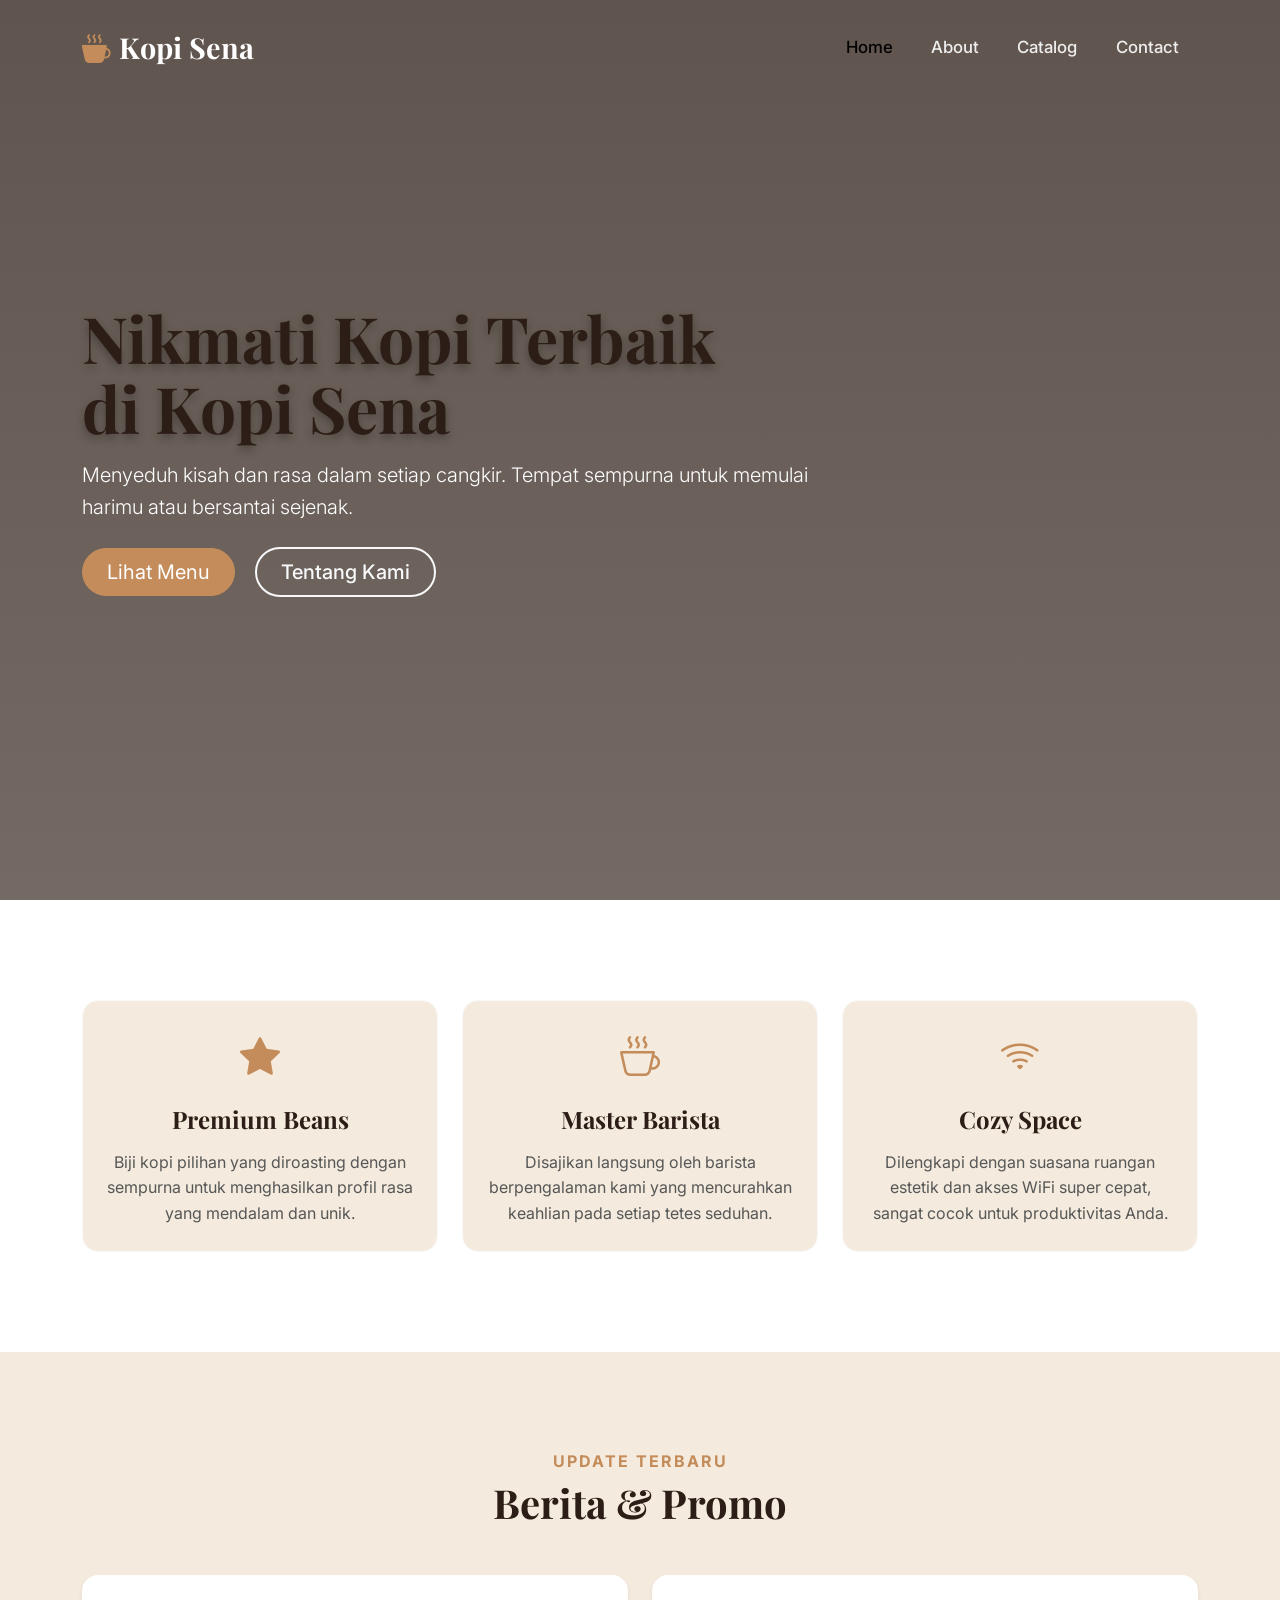
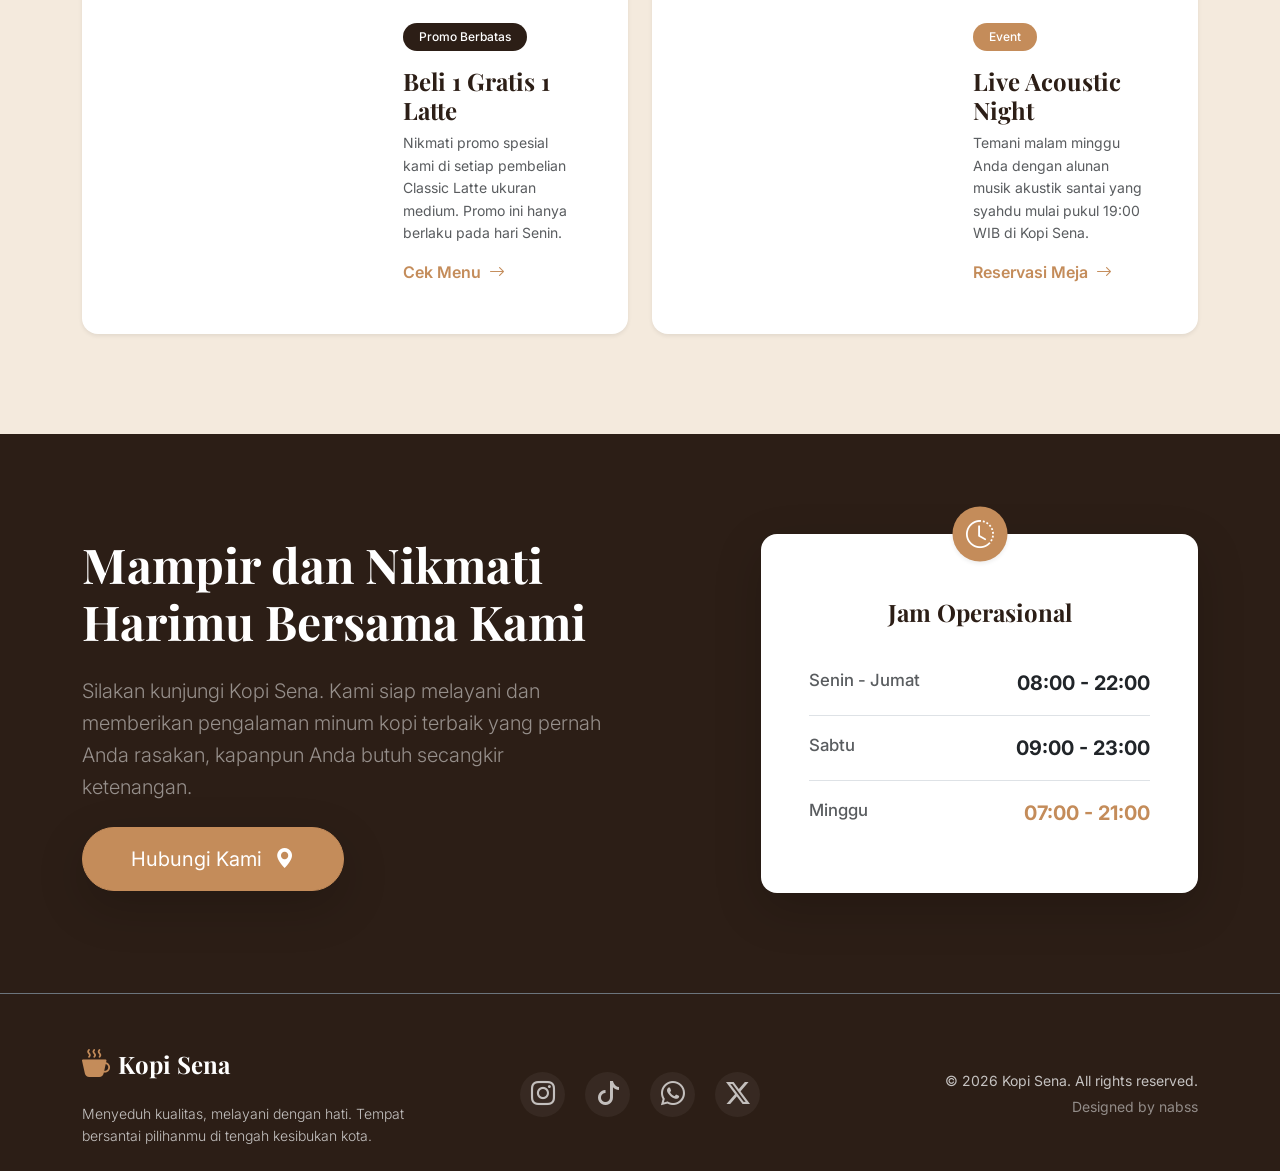
==== index.html @ 04264c90 "first commit" ====
<!DOCTYPE html>
<html lang="id">
<head>
    <meta charset="UTF-8">
    <meta name="viewport" content="width=device-width, initial-scale=1.0">
    <title>Home - Kopi Sena</title>
    <!-- Google Fonts -->
    <link rel="preconnect" href="https://fonts.googleapis.com">
    <link rel="preconnect" href="https://fonts.gstatic.com" crossorigin>
    <link href="https://fonts.googleapis.com/css2?family=Inter:wght@300;400;500;600&family=Playfair+Display:ital,wght@0,500;0,600;0,700;1,500;1,600&display=swap" rel="stylesheet">
    <!-- Bootstrap CSS -->
    <link href="https://cdn.jsdelivr.net/npm/bootstrap@5.3.2/dist/css/bootstrap.min.css" rel="stylesheet">
    <!-- Bootstrap Icons -->
    <link rel="stylesheet" href="https://cdn.jsdelivr.net/npm/bootstrap-icons@1.11.1/font/bootstrap-icons.css">
    <!-- AOS Animation -->
    <link href="https://unpkg.com/aos@2.3.1/dist/aos.css" rel="stylesheet">
    <!-- Custom CSS -->
    <link rel="stylesheet" href="global.css">
    <link rel="stylesheet" href="home.css">
    <link rel="stylesheet" href="footer.css">
</head>
<body>

    <!-- Navbar -->
    <nav class="navbar navbar-expand-lg fixed-top" id="mainNav">
        <div class="container">
            <a class="navbar-brand d-flex align-items-center" href="index.html">
                <i class="bi bi-cup-hot-fill me-2 brand-icon"></i>
                Kopi Sena
            </a>
            <button class="navbar-toggler" type="button" data-bs-toggle="collapse" data-bs-target="#navbarNav">
                <span class="navbar-toggler-icon"></span>
            </button>
            <div class="collapse navbar-collapse" id="navbarNav">
                <ul class="navbar-nav ms-auto">
                    <li class="nav-item"><a class="nav-link active" href="index.html">Home</a></li>
                    <li class="nav-item"><a class="nav-link" href="about.html">About</a></li>
                    <li class="nav-item"><a class="nav-link" href="catalog.html">Catalog</a></li>
                    <li class="nav-item"><a class="nav-link" href="contact.html">Contact</a></li>
                </ul>
            </div>
        </div>
    </nav>

    <!-- Home Section -->
    <section id="home" class="hero-section d-flex align-items-center">
        <div class="container text-center text-md-start" data-aos="fade-up" data-aos-duration="1000">
            <div class="row">
                <div class="col-lg-8 col-md-10 mx-auto mx-md-0 text-white">
                    <h1 class="display-3 fw-bold mb-3 hero-title">Nikmati Kopi Terbaik <br>di Kopi Sena</h1>
                    <p class="lead mb-4 fw-light">Menyeduh kisah dan rasa dalam setiap cangkir. Tempat sempurna untuk memulai harimu atau bersantai sejenak.</p>
                    <a href="catalog.html" class="btn btn-primary btn-lg rounded-pill px-4 py-2 me-3">Lihat Menu</a>
                    <a href="about.html" class="btn btn-outline-light btn-lg rounded-pill px-4 py-2">Tentang Kami</a>
                </div>
            </div>
        </div>
    </section>

    <!-- Features Highlight -->
    <section class="section-padding bg-white">
        <div class="container">
            <div class="row g-4 text-center">
                <div class="col-md-4" data-aos="fade-up" data-aos-delay="100">
                    <div class="p-4 rounded-4 bg-light-brown h-100 border border-light">
                        <i class="bi bi-star-fill text-accent fs-1 mb-3 d-inline-block"></i>
                        <h4 class="font-playfair fw-bold mb-3">Premium Beans</h4>
                        <p class="text-muted mb-0">Biji kopi pilihan yang diroasting dengan sempurna untuk menghasilkan profil rasa yang mendalam dan unik.</p>
                    </div>
                </div>
                <div class="col-md-4" data-aos="fade-up" data-aos-delay="200">
                    <div class="p-4 rounded-4 bg-light-brown h-100 border border-light">
                        <i class="bi bi-cup-hot text-accent fs-1 mb-3 d-inline-block"></i>
                        <h4 class="font-playfair fw-bold mb-3">Master Barista</h4>
                        <p class="text-muted mb-0">Disajikan langsung oleh barista berpengalaman kami yang mencurahkan keahlian pada setiap tetes seduhan.</p>
                    </div>
                </div>
                <div class="col-md-4" data-aos="fade-up" data-aos-delay="300">
                    <div class="p-4 rounded-4 bg-light-brown h-100 border border-light">
                        <i class="bi bi-wifi text-accent fs-1 mb-3 d-inline-block"></i>
                        <h4 class="font-playfair fw-bold mb-3">Cozy Space</h4>
                        <p class="text-muted mb-0">Dilengkapi dengan suasana ruangan estetik dan akses WiFi super cepat, sangat cocok untuk produktivitas Anda.</p>
                    </div>
                </div>
            </div>
        </div>
    </section>

    <!-- Latest News / Promos -->
    <section class="section-padding bg-light-brown">
        <div class="container">
            <div class="text-center mb-5" data-aos="fade-up">
                <h6 class="text-uppercase text-accent fw-bold mb-2 tracking-wide">Update Terbaru</h6>
                <h2 class="section-title">Berita & Promo</h2>
            </div>
            <div class="row g-4">
                <div class="col-md-6" data-aos="fade-right">
                    <div class="card border-0 shadow-sm rounded-4 overflow-hidden h-100 d-flex flex-md-row flex-column promo-card">
                        <div class="promo-img w-md-50" style="background: url('https://images.unsplash.com/photo-1559525839-b184a4d698c7?ixlib=rb-4.0.3&auto=format&fit=crop&w=600&q=80') center/cover;"></div>
                        <div class="card-body p-4 p-lg-5 w-md-50 d-flex flex-column justify-content-center">
                            <span class="badge bg-dark-coffee mb-3 align-self-start py-2 px-3 rounded-pill fw-medium">Promo Berbatas</span>
                            <h4 class="font-playfair fw-bold mb-2">Beli 1 Gratis 1 Latte</h4>
                            <p class="text-muted small mb-3">Nikmati promo spesial kami di setiap pembelian Classic Latte ukuran medium. Promo ini hanya berlaku pada hari Senin.</p>
                            <a href="catalog.html" class="text-accent text-decoration-none fw-semibold d-flex align-items-center mt-auto mt-3 hover-arrow">Cek Menu <i class="bi bi-arrow-right ms-2"></i></a>
                        </div>
                    </div>
                </div>
                <div class="col-md-6" data-aos="fade-left">
                    <div class="card border-0 shadow-sm rounded-4 overflow-hidden h-100 d-flex flex-md-row flex-column promo-card">
                        <div class="promo-img w-md-50" style="background: url('https://images.unsplash.com/photo-1501339847302-ac426a4a7cbb?ixlib=rb-4.0.3&auto=format&fit=crop&w=600&q=80') center/cover;"></div>
                        <div class="card-body p-4 p-lg-5 w-md-50 d-flex flex-column justify-content-center">
                            <span class="badge mb-3 align-self-start py-2 px-3 rounded-pill text-white fw-medium" style="background-color: var(--coffee-accent);">Event</span>
                            <h4 class="font-playfair fw-bold mb-2">Live Acoustic Night</h4>
                            <p class="text-muted small mb-3">Temani malam minggu Anda dengan alunan musik akustik santai yang syahdu mulai pukul 19:00 WIB di Kopi Sena.</p>
                            <a href="contact.html" class="text-accent text-decoration-none fw-semibold d-flex align-items-center mt-auto mt-3 hover-arrow">Reservasi Meja <i class="bi bi-arrow-right ms-2"></i></a>
                        </div>
                    </div>
                </div>
            </div>
        </div>
    </section>

    <!-- Operational Hours & CTA -->
    <section class="section-padding bg-dark-coffee text-white position-relative overflow-hidden">
        <div class="container position-relative z-1">
            <div class="row align-items-center g-5">
                <div class="col-lg-6" data-aos="fade-right">
                    <h2 class="font-playfair fw-bold display-5 mb-4 text-white">Mampir dan Nikmati Harimu Bersama Kami</h2>
                    <p class="lead fw-light mb-4 text-white-50">Silakan kunjungi Kopi Sena. Kami siap melayani dan memberikan pengalaman minum kopi terbaik yang pernah Anda rasakan, kapanpun Anda butuh secangkir ketenangan.</p>
                    <a href="contact.html" class="btn btn-primary btn-lg rounded-pill px-5 py-3 shadow-lg">Hubungi Kami <i class="bi bi-geo-alt-fill ms-2"></i></a>
                </div>
                <div class="col-lg-5 offset-lg-1" data-aos="fade-left">
                    <div class="bg-white text-dark p-4 p-md-5 rounded-4 shadow-lg position-relative">
                        <div class="position-absolute top-0 start-50 translate-middle">
                            <div class="rounded-circle shadow-sm d-flex align-items-center justify-content-center" style="width: 55px; height: 55px; background-color: var(--coffee-accent);">
                                <i class="bi bi-clock-history text-white fs-3"></i>
                            </div>
                        </div>
                        <h4 class="font-playfair text-center fw-bold mb-4 mt-3">Jam Operasional</h4>
                        <ul class="list-unstyled mb-0 hours-list">
                            <li class="d-flex justify-content-between border-bottom py-3">
                                <span class="fw-medium text-muted">Senin - Jumat</span>
                                <span class="fw-bold fs-5">08:00 - 22:00</span>
                            </li>
                            <li class="d-flex justify-content-between border-bottom py-3">
                                <span class="fw-medium text-muted">Sabtu</span>
                                <span class="fw-bold fs-5">09:00 - 23:00</span>
                            </li>
                            <li class="d-flex justify-content-between py-3">
                                <span class="fw-medium text-muted">Minggu</span>
                                <span class="fw-bold fs-5 text-accent">07:00 - 21:00</span>
                            </li>
                        </ul>
                    </div>
                </div>
            </div>
        </div>
    </section>

    <!-- Footer -->
    <footer class="bg-dark-coffee text-white pt-5 pb-4 border-top border-secondary mt-auto">
        <div class="container">
            <div class="row align-items-center">
                <div class="col-md-4 text-center text-md-start mb-4 mb-md-0">
                    <a href="index.html" class="text-white text-decoration-none d-flex align-items-center justify-content-center justify-content-md-start">
                        <i class="bi bi-cup-hot-fill fs-3 text-accent me-2"></i>
                        <span class="fs-4 fw-bold font-playfair">Kopi Sena</span>
                    </a>
                    <p class="text-light fw-light mt-3 mb-0 small opacity-75">Menyeduh kualitas, melayani dengan hati. Tempat bersantai pilihanmu di tengah kesibukan kota.</p>
                </div>
                <div class="col-md-4 text-center mb-4 mb-md-0">
                    <ul class="list-inline mb-0">
                        <li class="list-inline-item mx-2"><a href="#" class="social-icon"><i class="bi bi-instagram fs-4"></i></a></li>
                        <li class="list-inline-item mx-2"><a href="#" class="social-icon"><i class="bi bi-tiktok fs-4"></i></a></li>
                        <li class="list-inline-item mx-2"><a href="#" class="social-icon"><i class="bi bi-whatsapp fs-4"></i></a></li>
                        <li class="list-inline-item mx-2"><a href="#" class="social-icon"><i class="bi bi-twitter-x fs-4"></i></a></li>
                    </ul>
                </div>
                <div class="col-md-4 text-center text-md-end">
                    <p class="mb-0 text-light small opacity-75">&copy; 2026 Kopi Sena. All rights reserved.</p>
                    <p class="mb-0 text-light small opacity-50 mt-1">Designed by nabss</p>
                </div>
            </div>
        </div>
    </footer>

    <!-- Bootstrap JS -->
    <script src="https://cdn.jsdelivr.net/npm/bootstrap@5.3.2/dist/js/bootstrap.bundle.min.js"></script>
    <!-- AOS Animation JS -->
    <script src="https://unpkg.com/aos@2.3.1/dist/aos.js"></script>
    <!-- Custom JS -->
    <script>
        AOS.init({ once: true, offset: 50, duration: 800, easing: 'ease-in-out-cubic' });
        window.addEventListener('scroll', function() {
            const navbar = document.getElementById('mainNav');
            if (window.scrollY > 50) { navbar.classList.add('scrolled'); } 
            else { navbar.classList.remove('scrolled'); }
        });
    </script>
</body>
</html>
---- global.css ----
/* Color Palette & Global Variables */
:root {
    --coffee-dark: #2c1e16;
    --coffee-primary: #5c3c27;
    --coffee-accent: #c48c5a;
    --coffee-cream: #f4eadd;
    --coffee-light: #faf8f5;
    --white: #ffffff;
}

/* Typography & Base Styles */
body {
    font-family: 'Inter', sans-serif;
    background-color: var(--coffee-light);
    color: var(--coffee-dark);
    line-height: 1.6;
}

h1, h2, h3, h4, .font-playfair, .navbar-brand {
    font-family: 'Playfair Display', serif;
}

h1, h2, h3, h4 { color: var(--coffee-dark); }

.text-accent { color: var(--coffee-accent) !important; }
.bg-dark-coffee { background-color: var(--coffee-dark) !important; }
.bg-light-brown { background-color: var(--coffee-cream) !important; }
.tracking-wide { letter-spacing: 2px; }
.section-padding { padding-top: 100px; padding-bottom: 100px; }
.section-title { font-weight: 700; position: relative; font-size: 2.5rem; }

/* Navbar Tuning */
.navbar {
    padding: 1.2rem 0;
    transition: all 0.4s ease;
    background-color: transparent;
}
.navbar.scrolled {
    background-color: var(--white);
    box-shadow: 0 4px 20px rgba(0, 0, 0, 0.05);
    padding: 0.8rem 0;
}
.navbar-brand { font-size: 1.8rem; font-weight: 700; color: var(--white); transition: color 0.4s ease; }
.navbar.scrolled .navbar-brand { color: var(--coffee-primary); }
.brand-icon { color: var(--coffee-accent); }
.navbar .nav-link {
    color: rgba(255, 255, 255, 0.9); font-weight: 500; font-size: 1.05rem; padding: 0.5rem 1.2rem !important; position: relative; transition: color 0.3s ease;
}
.navbar.scrolled .nav-link { color: var(--coffee-dark); }
.navbar .nav-link:hover { color: var(--coffee-accent); }
.navbar .nav-link::after { content: ''; position: absolute; width: 0; height: 2px; background-color: var(--coffee-accent); bottom: 5px; left: 50%; transform: translateX(-50%); transition: width 0.3s ease; }
.navbar .nav-link:hover::after { width: 60%; }
.navbar-toggler { border-color: rgba(255,255,255,0.5); background-color: rgba(255,255,255,0.1); }
.navbar.scrolled .navbar-toggler { border-color: rgba(0,0,0,0.1); background-color: transparent; }

@media (max-width: 991.98px) {
    .navbar { background-color: var(--white); padding: 0.8rem 0; box-shadow: 0 4px 20px rgba(0, 0, 0, 0.05); }
    .navbar-brand, .navbar .nav-link { color: var(--coffee-dark) !important; }
    .navbar-toggler { border-color: rgba(0,0,0,0.1); }
}

/* Base Buttons */
.btn-primary {
    background-color: var(--coffee-accent); border-color: var(--coffee-accent); color: white; transition: all 0.3s cubic-bezier(0.25, 0.8, 0.25, 1);
}
.btn-primary:hover {
    background-color: var(--coffee-primary); border-color: var(--coffee-primary); transform: translateY(-3px); box-shadow: 0 10px 20px rgba(92, 60, 39, 0.3);
}
.btn-outline-light { border-width: 2px; font-weight: 500; transition: all 0.3s cubic-bezier(0.25, 0.8, 0.25, 1); }
.btn-outline-light:hover { color: var(--coffee-dark); background-color: white; transform: translateY(-3px); box-shadow: 0 10px 20px rgba(0, 0, 0, 0.1); }
---- home.css ----
/* Hero Section */
.hero-section {
    min-height: 100vh;
    background: linear-gradient(rgba(44, 30, 22, 0.75), rgba(44, 30, 22, 0.65)), url('https://images.unsplash.com/photo-1554118811-1e0d58224f24?ixlib=rb-4.0.3&auto=format&fit=crop&w=1920&q=80') center/cover no-repeat fixed;
    position: relative;
}

.hero-title {
    line-height: 1.1;
    text-shadow: 0 4px 10px rgba(0,0,0,0.3);
}

/* Promo Cards and Additional Home Styles */
.promo-card {
    transition: transform 0.4s ease, box-shadow 0.4s ease;
}
.promo-card:hover {
    transform: translateY(-8px);
    box-shadow: 0 15px 30px rgba(0,0,0,0.1) !important;
}
.hover-arrow i {
    transition: transform 0.3s ease;
}
.hover-arrow:hover i {
    transform: translateX(5px);
}
.hours-list li {
    font-size: 1.05rem;
}
.w-md-50 {
    width: 50%;
}
@media (max-width: 767.98px) {
    .promo-card {
        flex-direction: column !important;
    }
    .promo-img {
        width: 100% !important;
        height: 220px;
    }
    .w-md-50 {
        width: 100% !important;
    }
}
---- footer.css ----
/* Footer */
.social-icon {
    color: rgba(255,255,255,0.7);
    transition: all 0.3s ease;
    display: inline-flex;
    align-items: center;
    justify-content: center;
    width: 45px;
    height: 45px;
    background-color: rgba(255,255,255,0.05);
    border-radius: 50%;
}

.social-icon:hover {
    color: var(--white);
    background-color: var(--coffee-accent);
    transform: translateY(-5px);
}
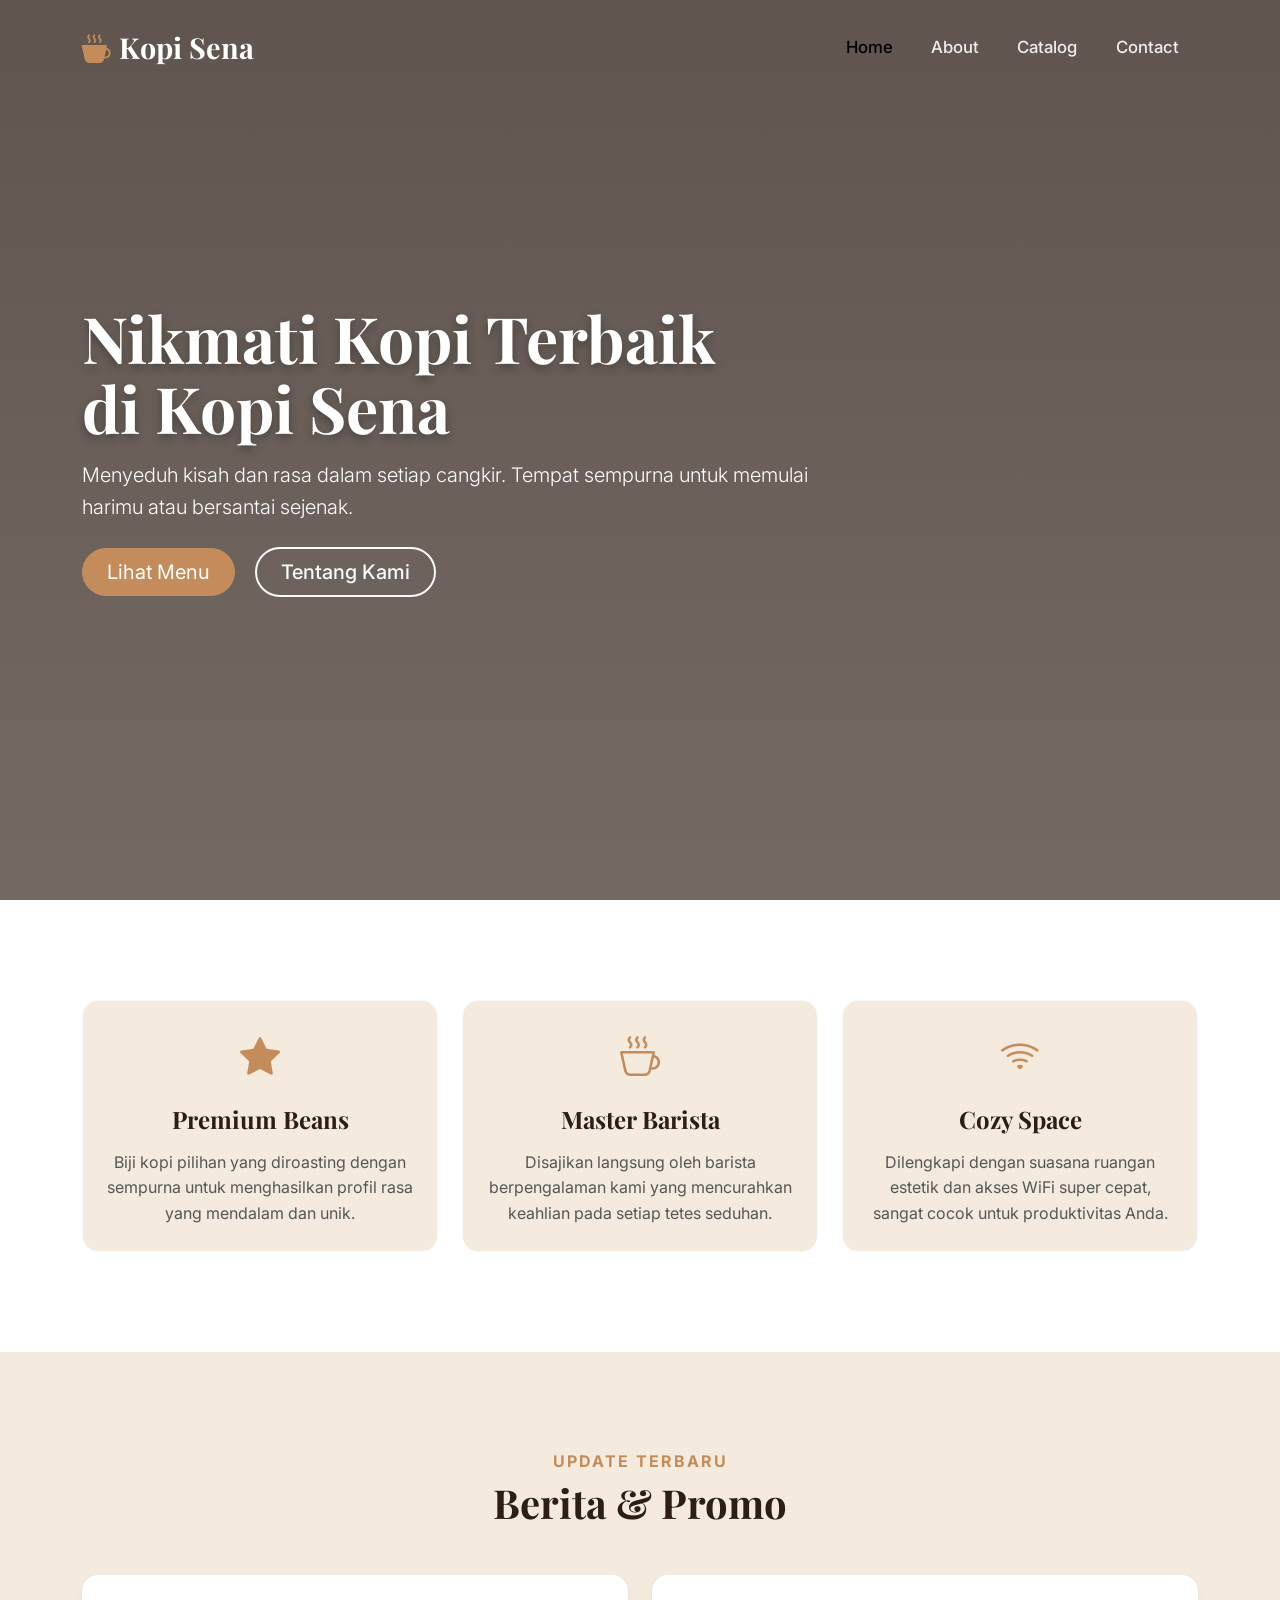
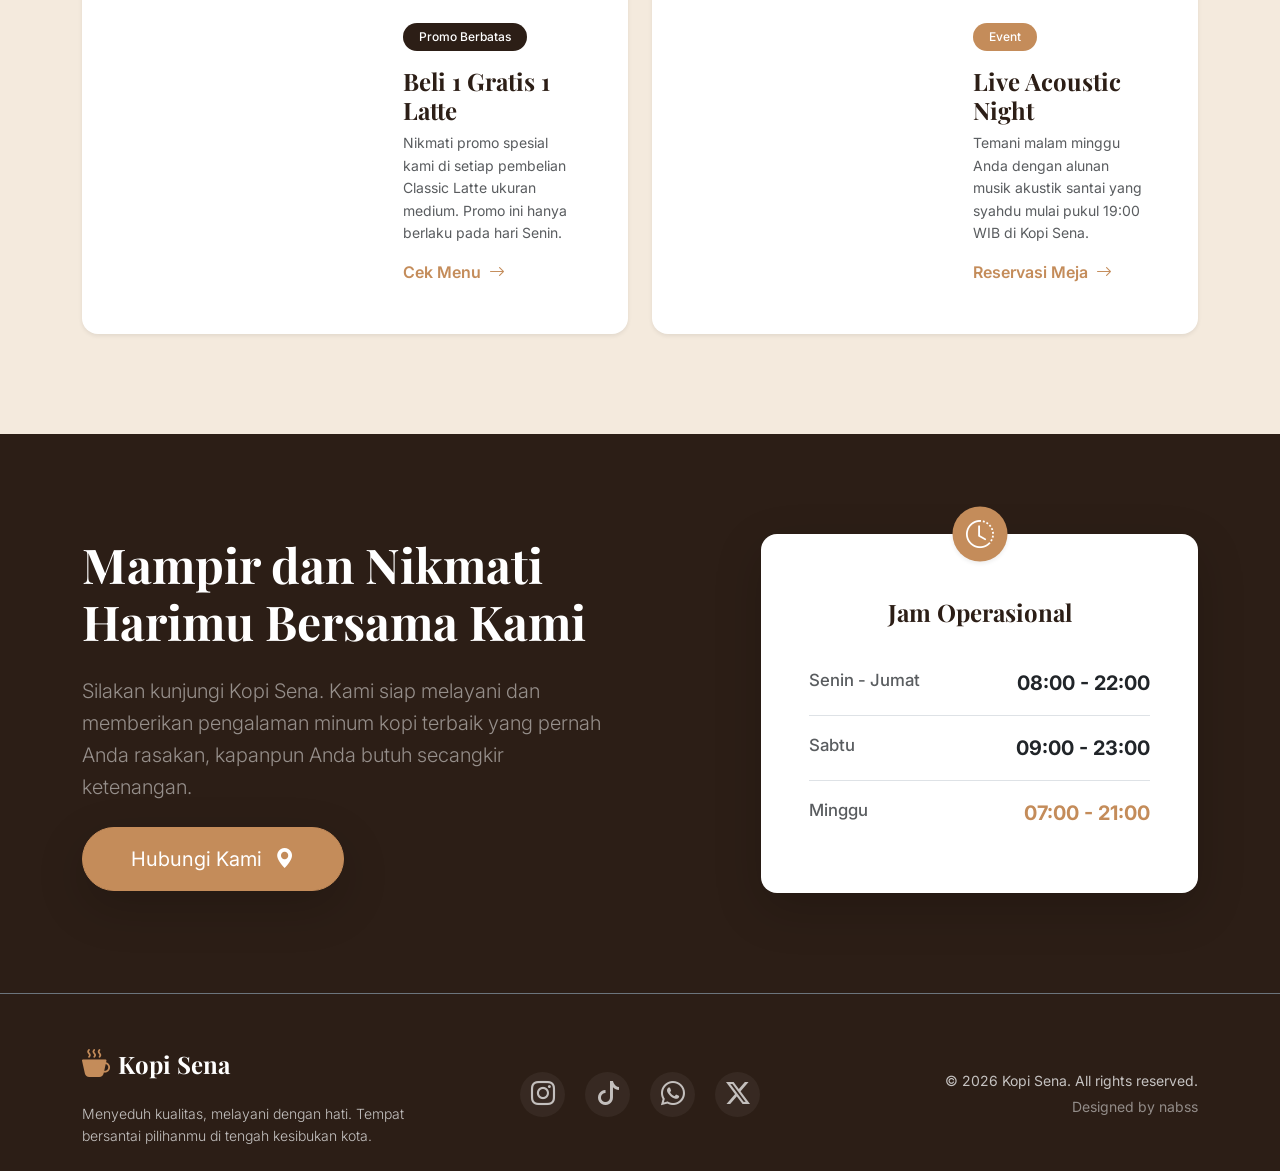
==== commit 9c946bd9: "y" ====
--- a/index.html
+++ b/index.html
@@ -47,7 +47,7 @@
         <div class="container text-center text-md-start" data-aos="fade-up" data-aos-duration="1000">
             <div class="row">
                 <div class="col-lg-8 col-md-10 mx-auto mx-md-0 text-white">
-                    <h1 class="display-3 fw-bold mb-3 hero-title">Nikmati Kopi Terbaik <br>di Kopi Sena</h1>
+                    <h1 class="display-3 fw-bold mb-3 hero-title text-white">Nikmati Kopi Terbaik <br>di Kopi Sena</h1>
                     <p class="lead mb-4 fw-light">Menyeduh kisah dan rasa dalam setiap cangkir. Tempat sempurna untuk memulai harimu atau bersantai sejenak.</p>
                     <a href="catalog.html" class="btn btn-primary btn-lg rounded-pill px-4 py-2 me-3">Lihat Menu</a>
                     <a href="about.html" class="btn btn-outline-light btn-lg rounded-pill px-4 py-2">Tentang Kami</a>
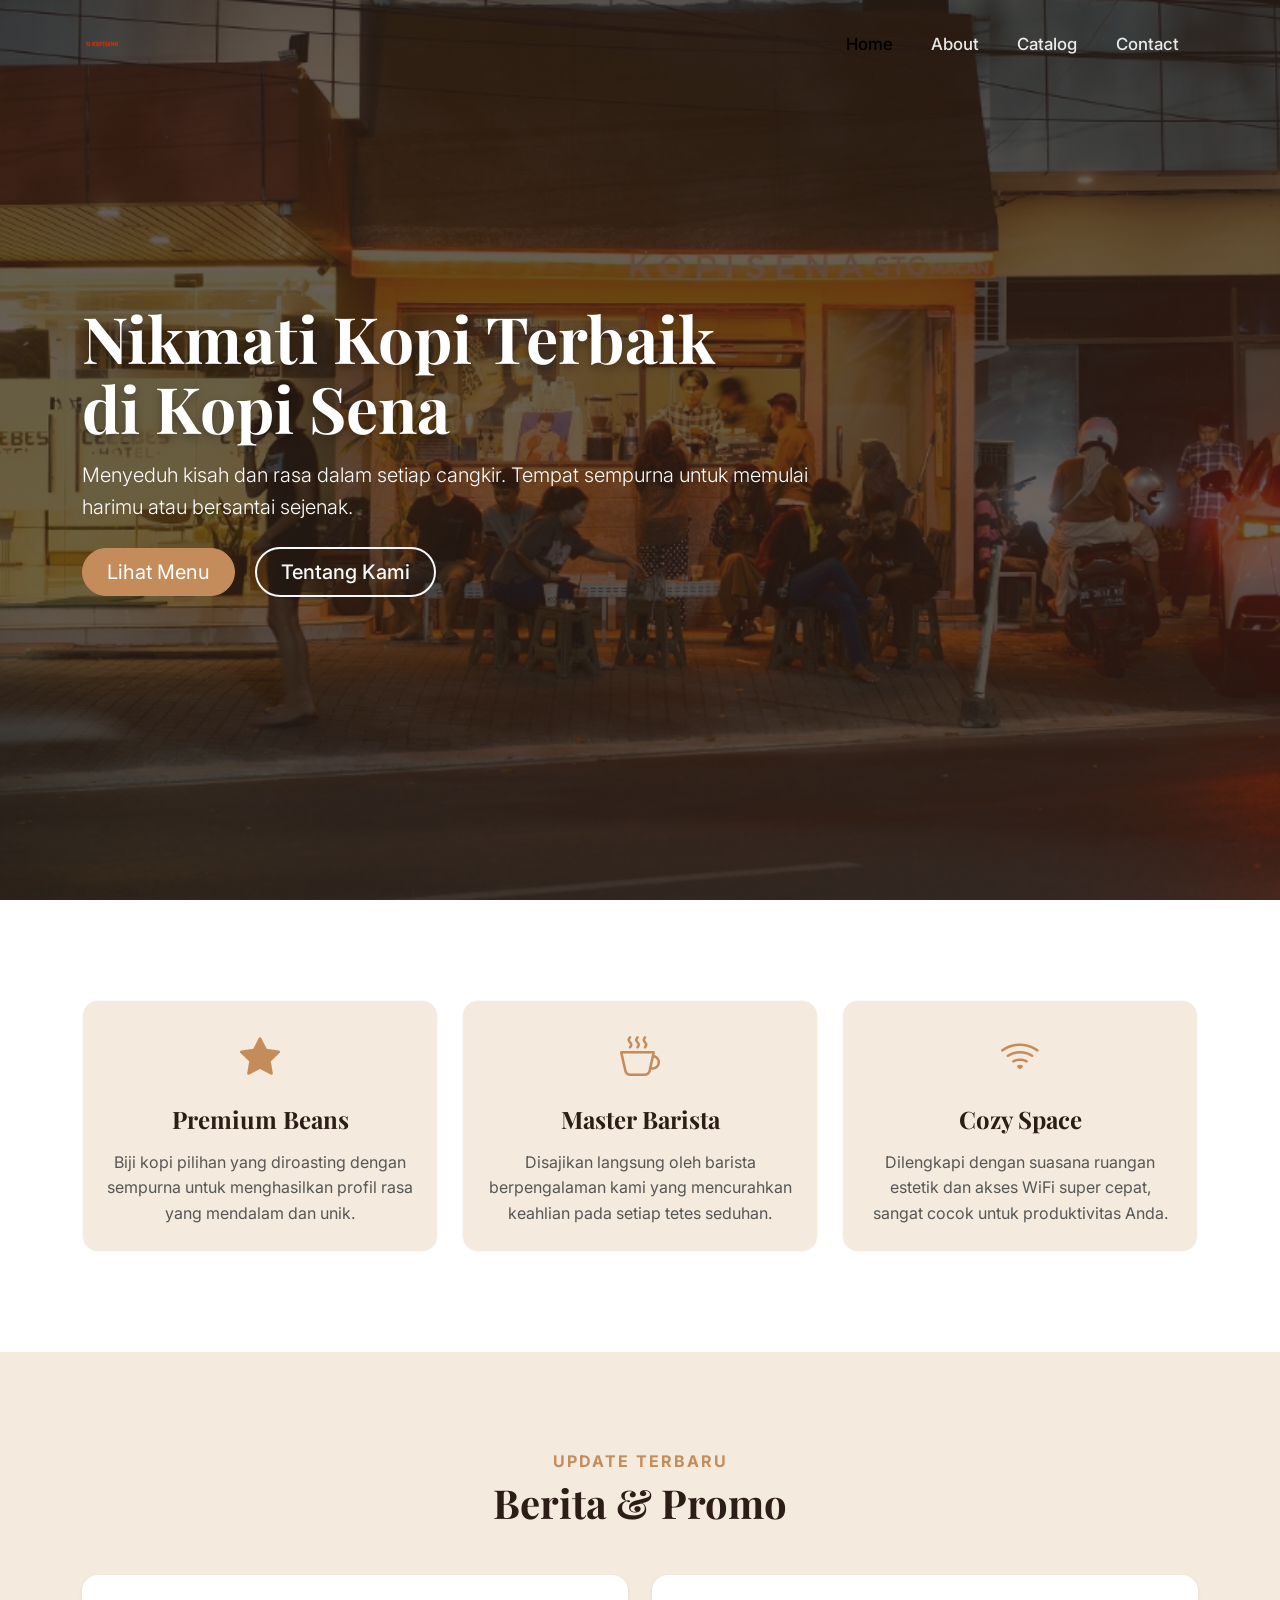
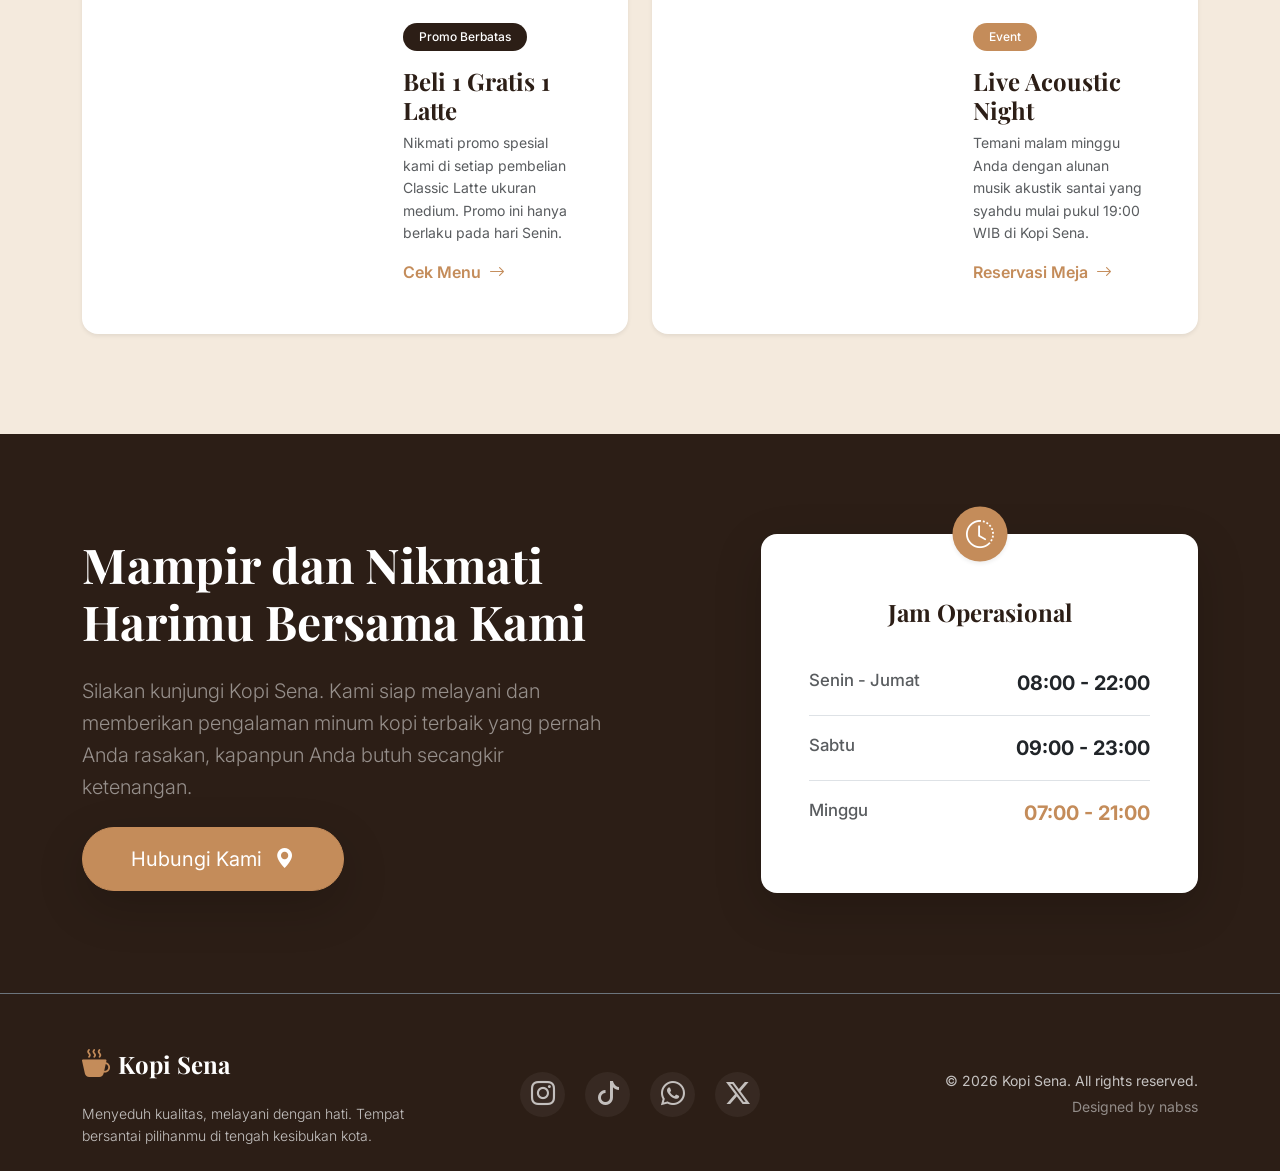
==== commit df5c7902: "y" ====
--- a/index.html
+++ b/index.html
@@ -25,8 +25,7 @@
     <nav class="navbar navbar-expand-lg fixed-top" id="mainNav">
         <div class="container">
             <a class="navbar-brand d-flex align-items-center" href="index.html">
-                <i class="bi bi-cup-hot-fill me-2 brand-icon"></i>
-                Kopi Sena
+                <img src="logo.png" alt="Kopi Sena Logo" height="40" class="me-2">
             </a>
             <button class="navbar-toggler" type="button" data-bs-toggle="collapse" data-bs-target="#navbarNav">
                 <span class="navbar-toggler-icon"></span>
--- a/home.css
+++ b/home.css
@@ -1,8 +1,46 @@
 /* Hero Section */
 .hero-section {
     min-height: 100vh;
-    background: linear-gradient(rgba(44, 30, 22, 0.75), rgba(44, 30, 22, 0.65)), url('https://images.unsplash.com/photo-1554118811-1e0d58224f24?ixlib=rb-4.0.3&auto=format&fit=crop&w=1920&q=80') center/cover no-repeat fixed;
     position: relative;
+    z-index: 1;
+}
+
+.hero-section::before,
+.hero-section::after {
+    content: '';
+    position: absolute;
+    top: 0;
+    left: 0;
+    width: 100%;
+    height: 100%;
+    z-index: -1;
+    background-size: cover;
+    background-position: center;
+    background-repeat: no-repeat;
+    background-attachment: fixed;
+}
+
+.hero-section::before {
+    background-image: linear-gradient(rgba(44, 30, 22, 0.75), rgba(44, 30, 22, 0.65)), url('hero1.jpg');
+    animation: fade1 10s infinite;
+}
+
+.hero-section::after {
+    background-image: linear-gradient(rgba(44, 30, 22, 0.75), rgba(44, 30, 22, 0.65)), url('hero2.jpg');
+    animation: fade2 10s infinite;
+    opacity: 0;
+}
+
+@keyframes fade1 {
+    0%, 45% { opacity: 1; }
+    50%, 95% { opacity: 0; }
+    100% { opacity: 1; }
+}
+
+@keyframes fade2 {
+    0%, 45% { opacity: 0; }
+    50%, 95% { opacity: 1; }
+    100% { opacity: 0; }
 }
 
 .hero-title {
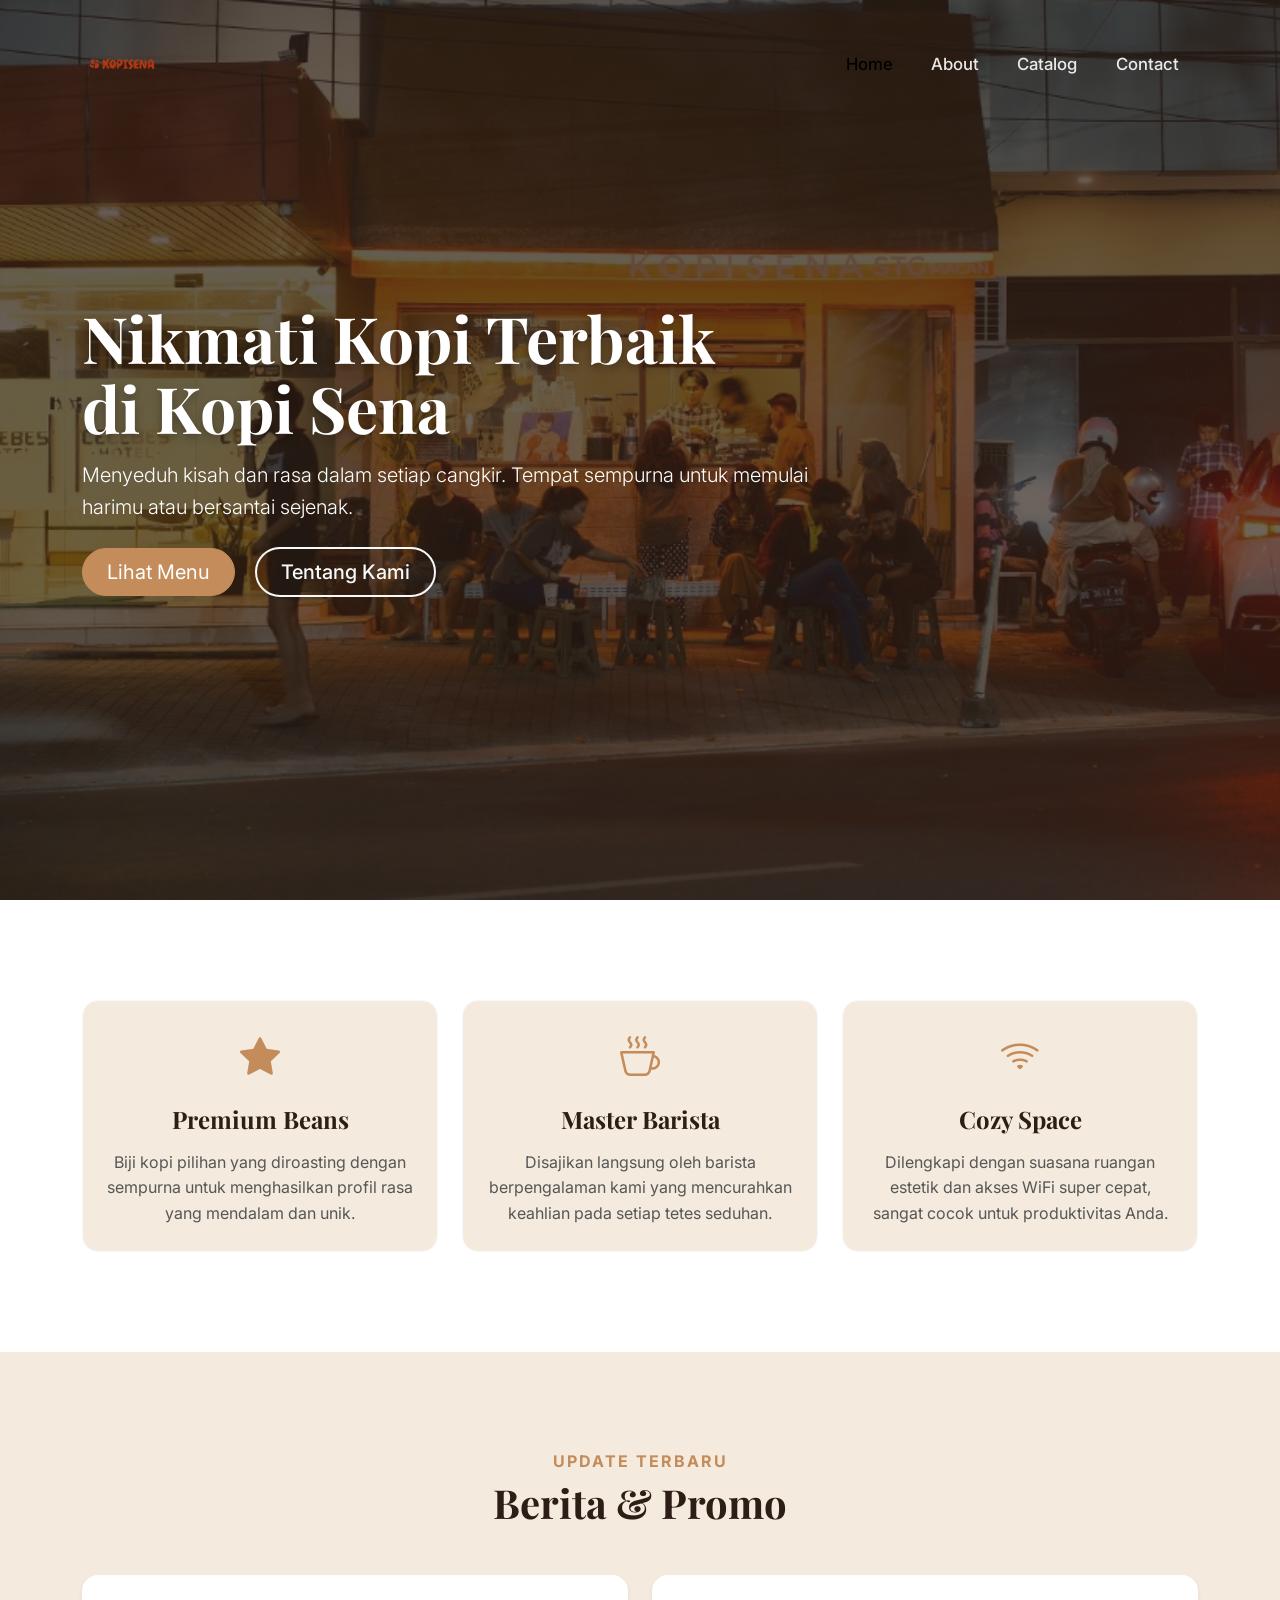
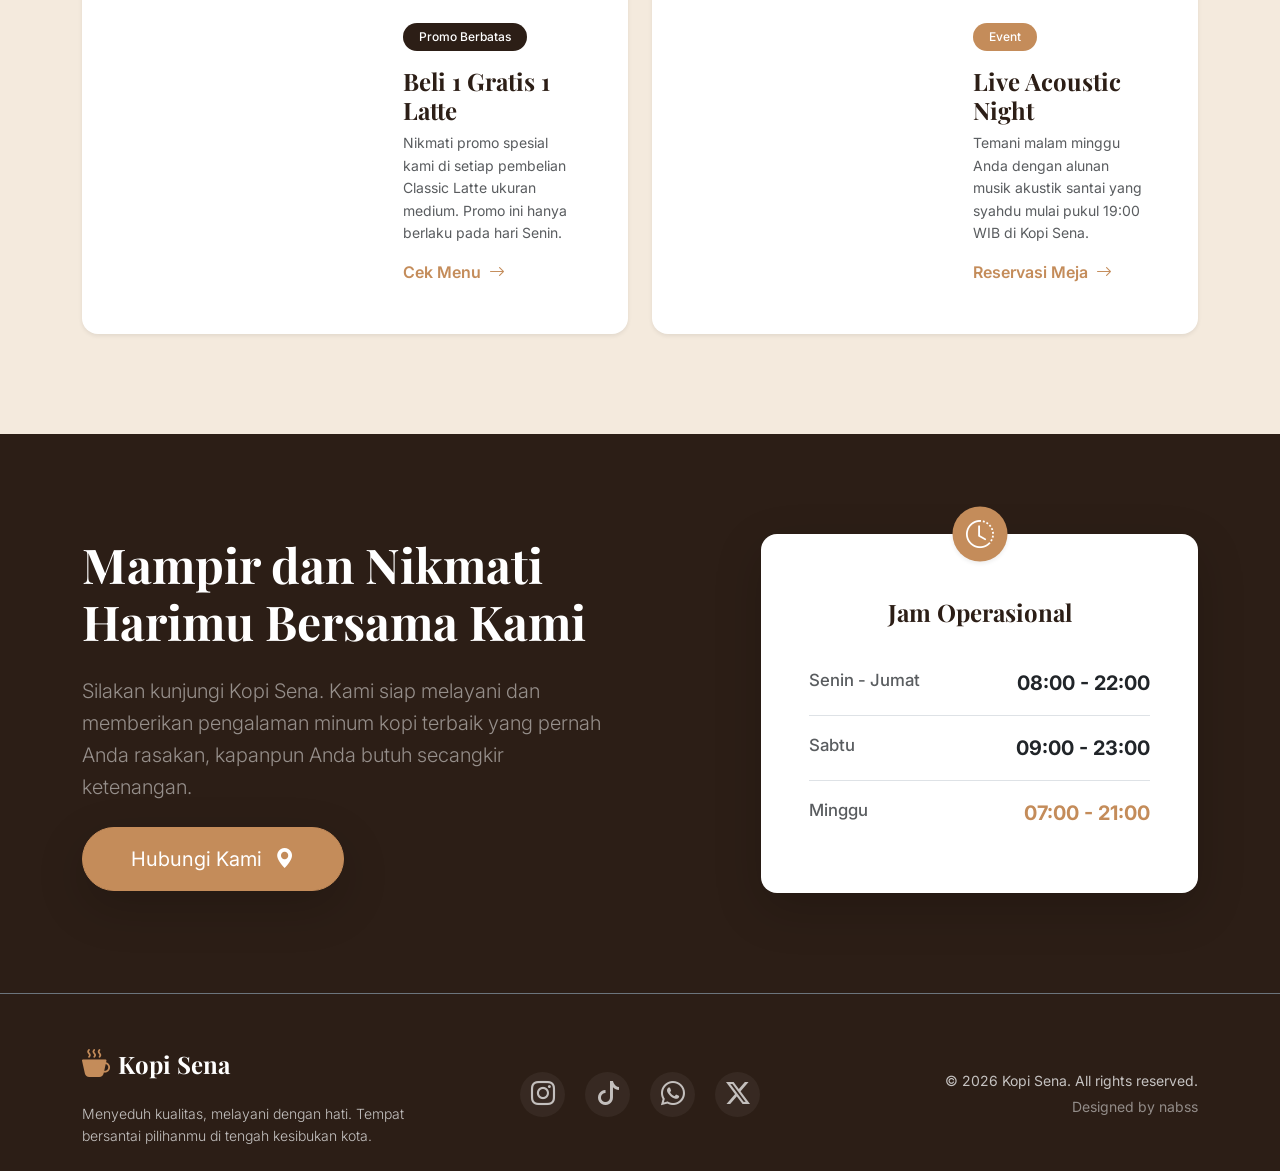
==== commit 9105bdfb: "y" ====
--- a/index.html
+++ b/index.html
@@ -25,7 +25,7 @@
     <nav class="navbar navbar-expand-lg fixed-top" id="mainNav">
         <div class="container">
             <a class="navbar-brand d-flex align-items-center" href="index.html">
-                <img src="logo.png" alt="Kopi Sena Logo" height="40" class="me-2">
+                <img src="logo.png" alt="Kopi Sena Logo" height="80" class="me-2">
             </a>
             <button class="navbar-toggler" type="button" data-bs-toggle="collapse" data-bs-target="#navbarNav">
                 <span class="navbar-toggler-icon"></span>
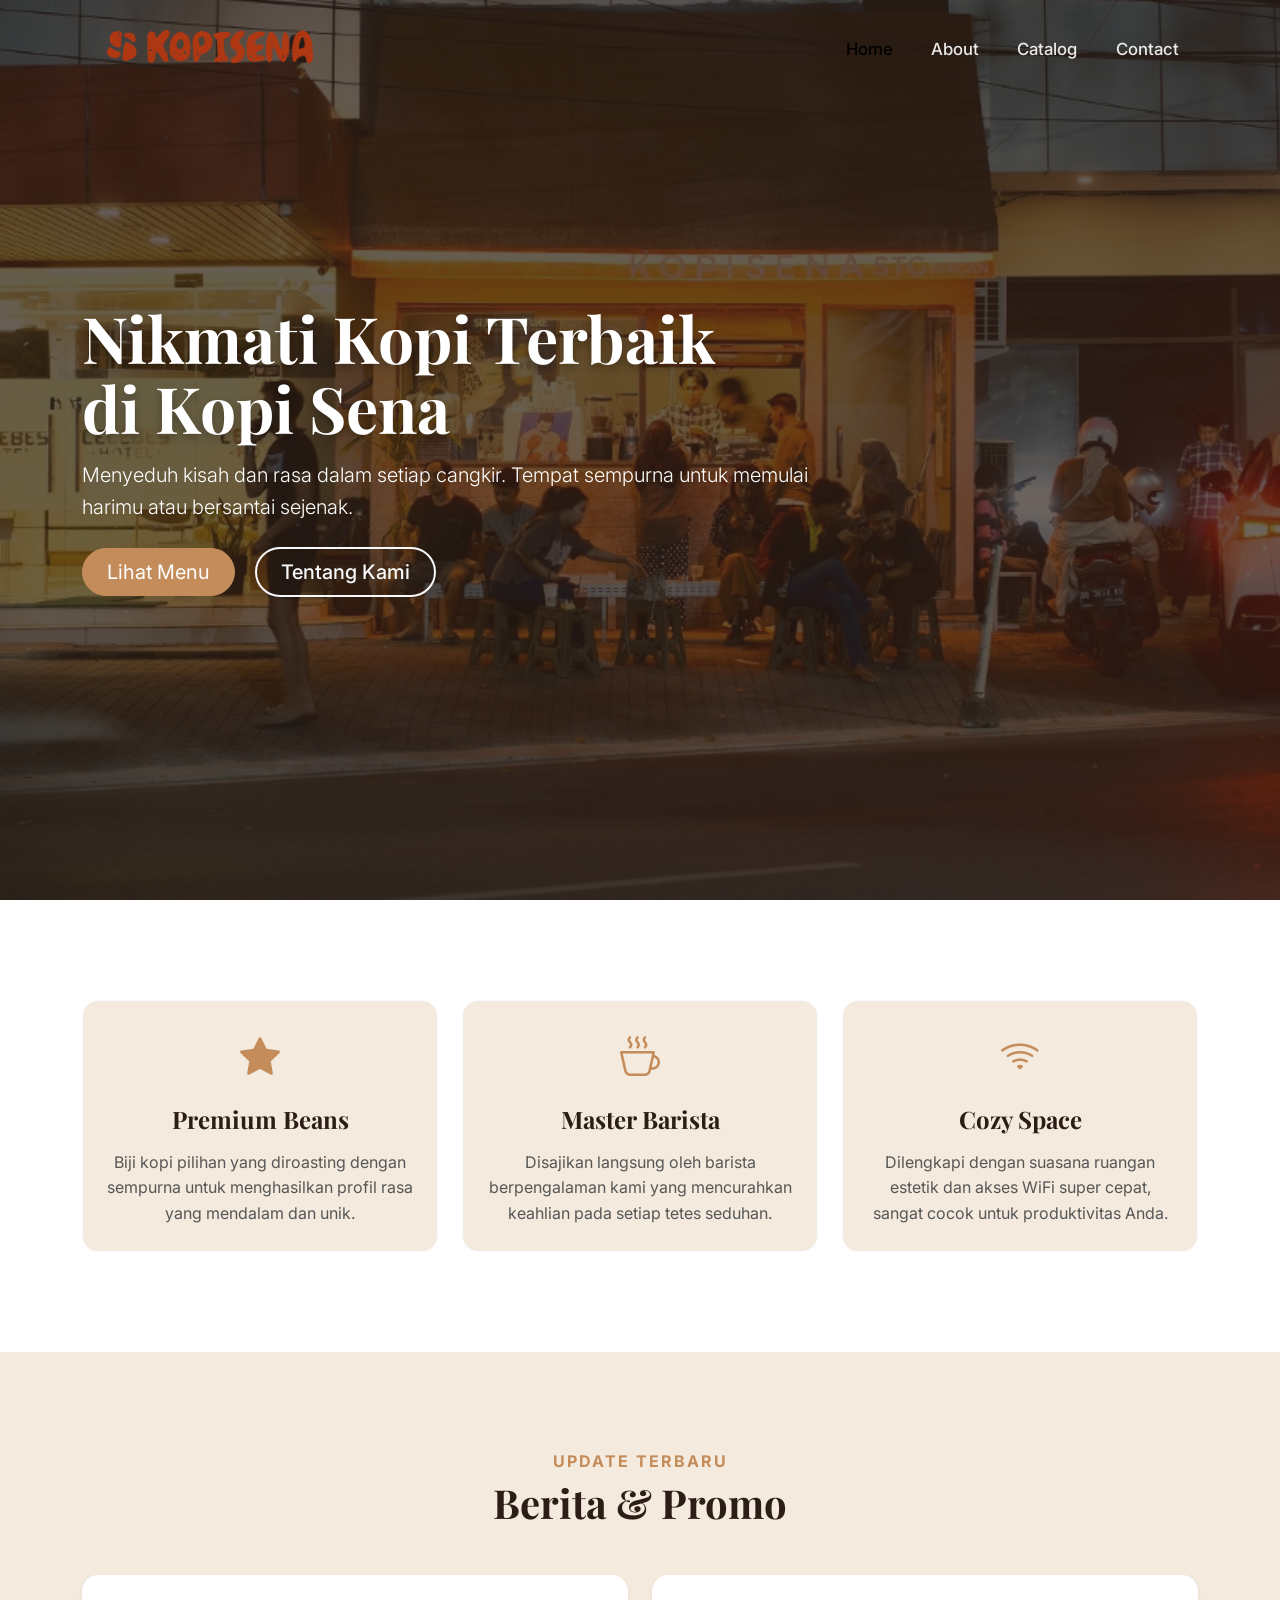
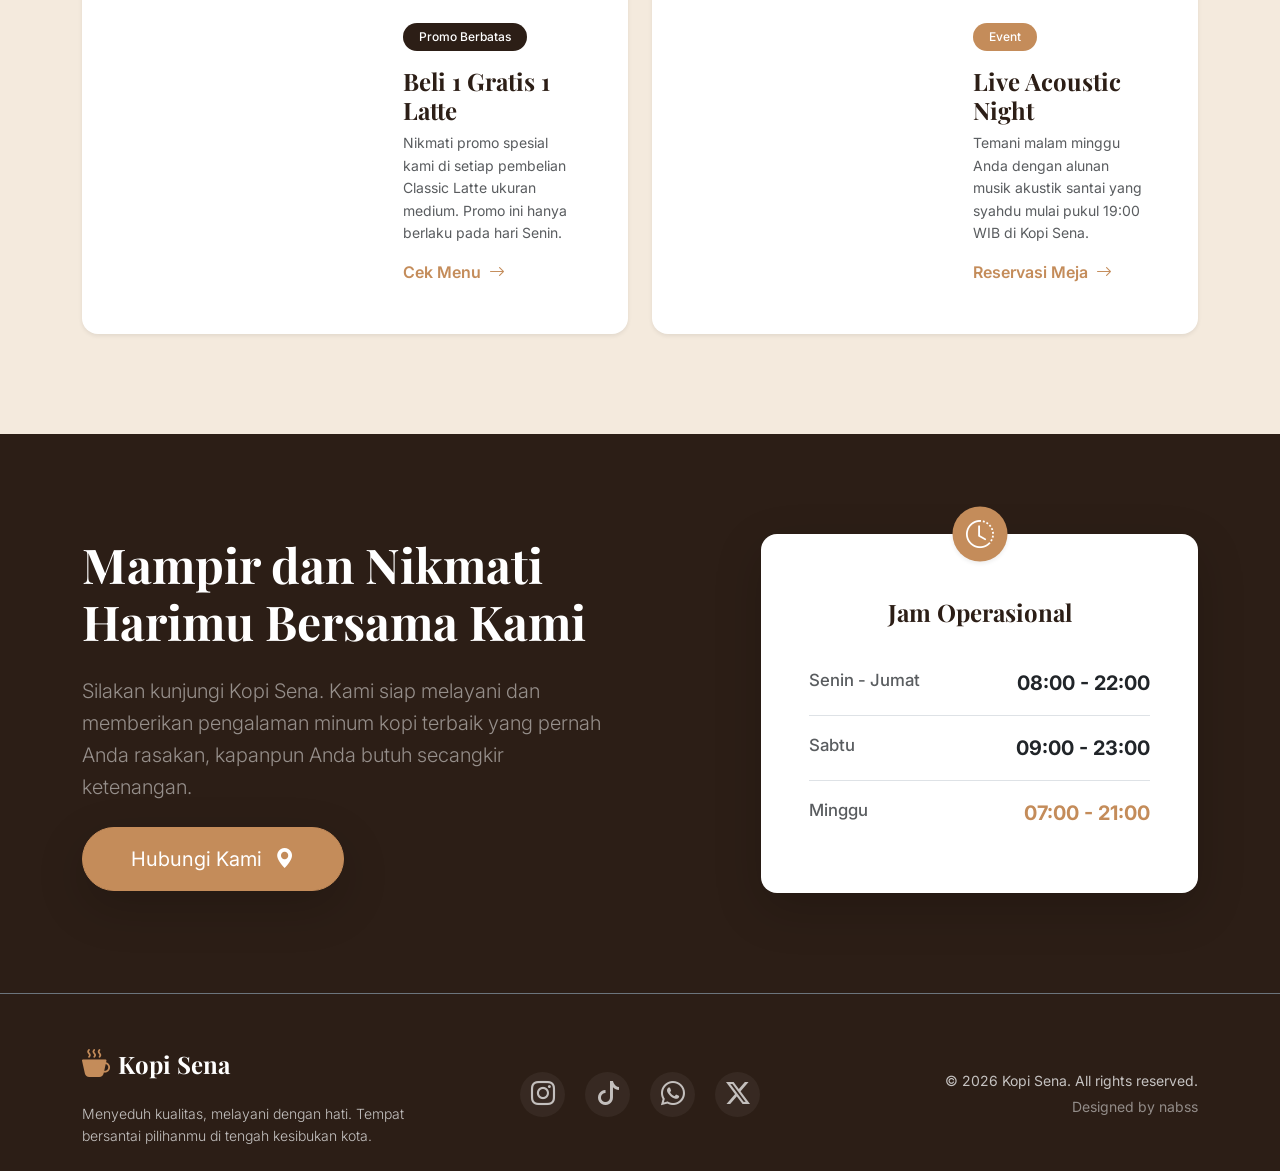
==== commit 6b6146a3: "y" ====
--- a/index.html
+++ b/index.html
@@ -25,7 +25,7 @@
     <nav class="navbar navbar-expand-lg fixed-top" id="mainNav">
         <div class="container">
             <a class="navbar-brand d-flex align-items-center" href="index.html">
-                <img src="logo.png" alt="Kopi Sena Logo" height="80" class="me-2">
+                <img src="logo.png" alt="Kopi Sena Logo" height="50" class="me-2">
             </a>
             <button class="navbar-toggler" type="button" data-bs-toggle="collapse" data-bs-target="#navbarNav">
                 <span class="navbar-toggler-icon"></span>
